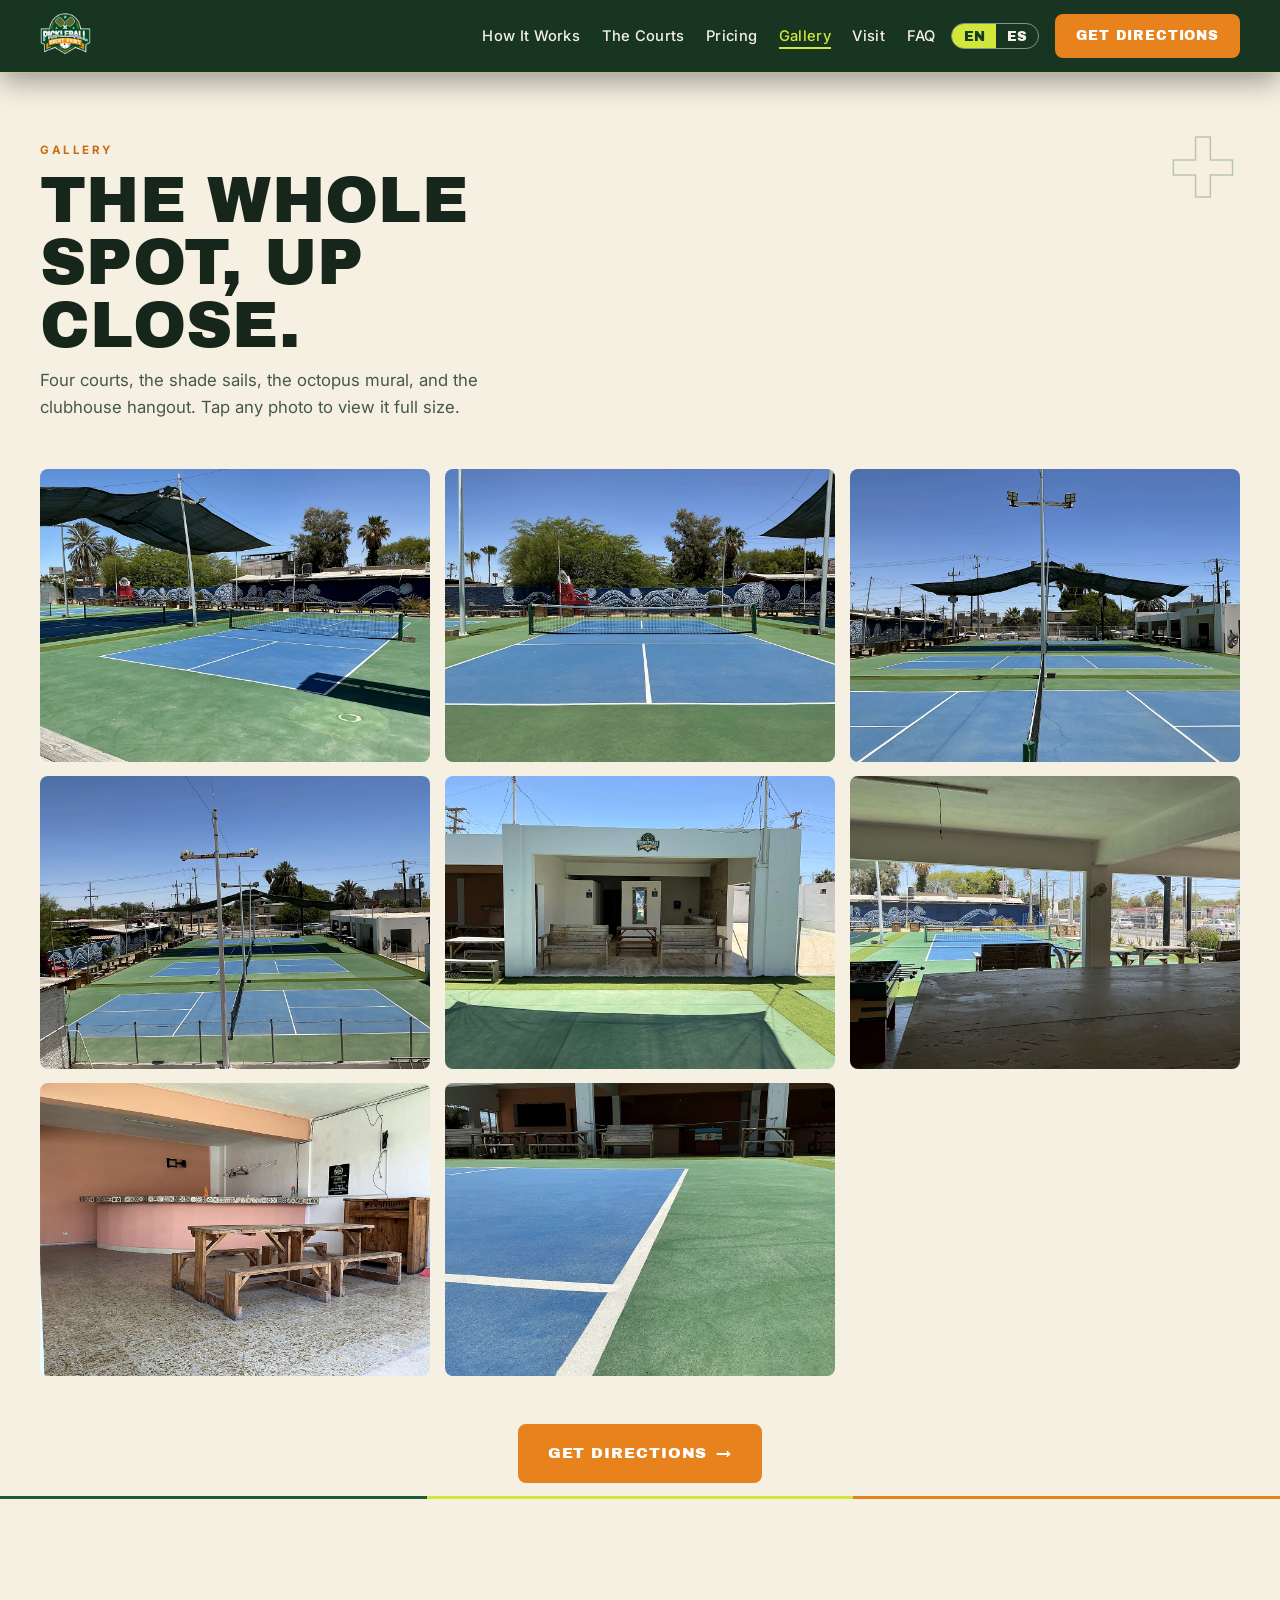
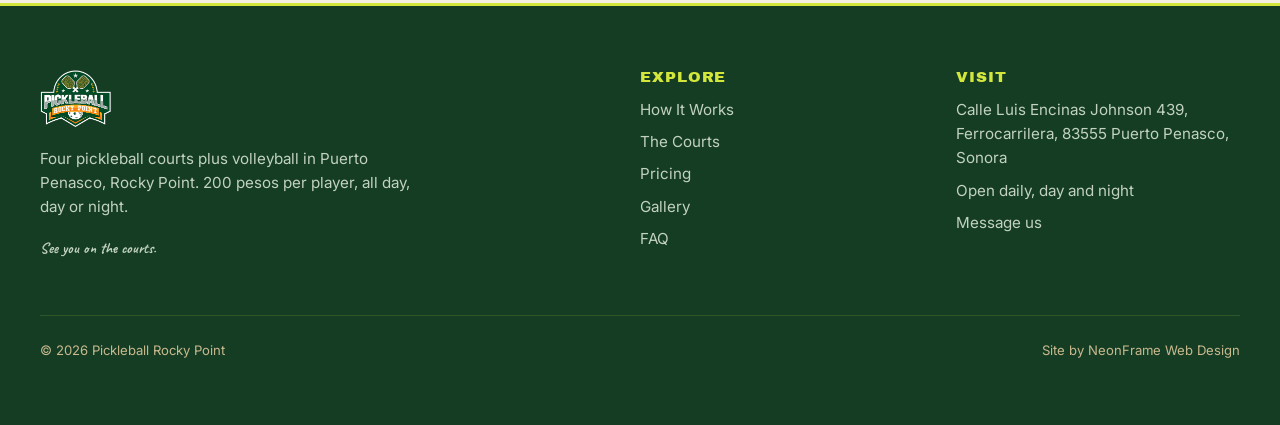
==== gallery.html @ 34faddd6 "Pickleball Rocky Point spec site (bilingual EN/ES, GitHub Pages) Single-page + gallery info site for" ====
<!DOCTYPE html>
<html lang="en">
<head>
<meta charset="UTF-8">
<meta name="viewport" content="width=device-width, initial-scale=1.0">
<meta name="theme-color" content="#1E5C34">

<title data-en="Gallery | Pickleball Rocky Point" data-es="Galería | Pickleball Rocky Point">Gallery | Pickleball Rocky Point</title>
<meta name="description" id="metaDescription" content="Photos of Pickleball Rocky Point in Puerto Penasco: four courts under the shade sails, the octopus mural, the clubhouse lounge, and the whole spot.">
<meta name="keywords" content="pickleball Rocky Point photos, pickleball courts Puerto Penasco, canchas de pickleball Puerto Penasco">
<meta name="robots" content="index, follow, max-image-preview:large, max-snippet:-1, max-video-preview:-1">
<meta name="author" content="Pickleball Rocky Point">
<meta name="geo.region" content="MX-SON">
<meta name="geo.placename" content="Puerto Penasco, Sonora">

<link rel="canonical" href="https://neonframewebdev.github.io/pickleball-rocky-point/gallery.html">
<link rel="alternate" hreflang="en" href="https://neonframewebdev.github.io/pickleball-rocky-point/gallery.html">
<link rel="alternate" hreflang="es" href="https://neonframewebdev.github.io/pickleball-rocky-point/gallery.html?lang=es">
<link rel="alternate" hreflang="x-default" href="https://neonframewebdev.github.io/pickleball-rocky-point/gallery.html">

<!-- Open Graph -->
<meta property="og:type" content="business.business">
<meta property="og:locale" content="en_US">
<meta property="og:locale:alternate" content="es_MX">
<meta property="og:title" content="Gallery | Pickleball Rocky Point">
<meta property="og:description" content="Four courts under the shade sails, the octopus mural, and the clubhouse. See the spot in Rocky Point.">
<meta property="og:image" content="https://neonframewebdev.github.io/pickleball-rocky-point/assets/og-image.jpg">
<meta property="og:image:alt" content="Pickleball Rocky Point courts under the shade sails, Puerto Penasco">
<meta property="og:image:width" content="1200">
<meta property="og:image:height" content="630">
<meta property="og:image:type" content="image/jpeg">
<meta property="og:url" content="https://neonframewebdev.github.io/pickleball-rocky-point/gallery.html">
<meta property="og:site_name" content="Pickleball Rocky Point">

<!-- Twitter -->
<meta name="twitter:card" content="summary_large_image">
<meta name="twitter:title" content="Gallery | Pickleball Rocky Point">
<meta name="twitter:description" content="Four courts under the shade sails, the octopus mural, and the clubhouse. See the spot in Rocky Point.">
<meta name="twitter:image" content="https://neonframewebdev.github.io/pickleball-rocky-point/assets/og-image.jpg">
<meta name="twitter:image:alt" content="Pickleball Rocky Point courts, Puerto Penasco Rocky Point">

<!-- Icons -->
<link rel="icon" href="favicon.svg" type="image/svg+xml">
<link rel="icon" href="favicon.ico" sizes="any">
<link rel="apple-touch-icon" href="apple-touch-icon.png">
<link rel="manifest" href="site.webmanifest">

<!-- Fonts -->
<link rel="preconnect" href="https://fonts.googleapis.com">
<link rel="preconnect" href="https://fonts.gstatic.com" crossorigin>
<link rel="preload" as="style" href="https://fonts.googleapis.com/css2?family=Archivo+Black&family=Caveat:wght@600;700&family=Inter:wght@400;500;600&display=swap">
<link rel="stylesheet" href="https://fonts.googleapis.com/css2?family=Archivo+Black&family=Caveat:wght@600;700&family=Inter:wght@400;500;600&display=swap" media="print" onload="this.media='all'">
<noscript><link rel="stylesheet" href="https://fonts.googleapis.com/css2?family=Archivo+Black&family=Caveat:wght@600;700&family=Inter:wght@400;500;600&display=swap"></noscript>

<link rel="stylesheet" href="css/style.css">

</head>
<body>

<a class="skip" href="#main" data-en="Skip to content" data-es="Saltar al contenido">Skip to content</a>

<!-- ===================== Loader ===================== -->
<div class="loader" id="loader" aria-hidden="true">
  <img class="loader__logo" src="assets/logo.webp" width="560" height="501" alt="">
  <hr class="court-line loader__stripe">
  <div class="loader__track"><div class="loader__bar"></div></div>
  <div class="loader__meta" data-en="Warming up" data-es="Calentando">Warming up</div>
</div>

<div class="progress-top" id="progressTop"></div>

<!-- ===================== Nav ===================== -->
<nav class="nav is-scrolled" id="nav" aria-label="Primary">
  <div class="wrap nav__inner">
    <a class="nav__brand" href="index.html" aria-label="Pickleball Rocky Point, home">
      <img class="nav__logo" src="assets/logo.webp" width="560" height="501" alt="Pickleball Rocky Point logo" fetchpriority="high">
    </a>
    <div class="nav__right">
      <ul class="nav__links">
        <li><a href="index.html#how" data-en="How It Works" data-es="Cómo Funciona">How It Works</a></li>
        <li><a href="index.html#courts" data-en="The Courts" data-es="Las Canchas">The Courts</a></li>
        <li><a href="index.html#pricing" data-en="Pricing" data-es="Precio">Pricing</a></li>
        <li><a href="gallery.html" class="is-active" aria-current="page" data-en="Gallery" data-es="Galería">Gallery</a></li>
        <li><a href="index.html#visit" data-en="Visit" data-es="Visítanos">Visit</a></li>
        <li><a href="index.html#faq" data-en="FAQ" data-es="Preguntas">FAQ</a></li>
      </ul>
      <div class="lang-toggle" role="group" aria-label="Language">
        <button type="button" data-lang="en" class="is-active" aria-pressed="true">EN</button>
        <button type="button" data-lang="es" aria-pressed="false">ES</button>
      </div>
      <a class="btn btn--orange nav__cta" href="index.html#visit" data-en="Get Directions" data-es="Cómo Llegar">Get Directions</a>
      <button class="nav__menu-btn" id="menuBtn" aria-label="Open menu" aria-expanded="false" aria-controls="menu">
        <span class="nav__menu-btn__bars" aria-hidden="true"><span></span><span></span></span>
        <span data-en="Menu" data-es="Menú">Menu</span>
      </button>
    </div>
  </div>
</nav>

<!-- Full-screen mobile menu -->
<aside class="menu" id="menu" aria-label="Site menu">
  <div class="menu__top">
    <div class="lang-toggle" role="group" aria-label="Language">
      <button type="button" data-lang="en" class="is-active" aria-pressed="true">EN</button>
      <button type="button" data-lang="es" aria-pressed="false">ES</button>
    </div>
    <button class="menu__close" id="menuClose" data-en="Close" data-es="Cerrar">Close</button>
  </div>
  <nav class="menu__links" aria-label="Mobile">
    <a href="index.html#how" data-en="How It Works" data-es="Cómo Funciona">How It Works</a>
    <a href="index.html#courts" data-en="The Courts" data-es="Las Canchas">The Courts</a>
    <a href="index.html#pricing" data-en="Pricing" data-es="Precio">Pricing</a>
    <a href="gallery.html" class="is-active" aria-current="page" data-en="Gallery" data-es="Galería">Gallery</a>
    <a href="index.html#visit" data-en="Visit" data-es="Visítanos">Visit</a>
    <a href="index.html#faq" data-en="FAQ" data-es="Preguntas">FAQ</a>
  </nav>
  <div class="menu__cta">
    <a class="btn btn--orange" href="index.html#visit" data-en="Get Directions" data-es="Cómo Llegar">Get Directions</a>
  </div>
</aside>

<main id="main">
<!-- ===================== Gallery ===================== -->
<section class="section section--bright section--page-top" id="gallery">
  <span class="section__num" aria-hidden="true">+</span>
  <div class="wrap">
    <div class="section__head rise">
      <span class="overline" data-en="Gallery" data-es="Galería">Gallery</span>
      <h2 data-en="The whole spot, up close." data-es="Todo el lugar, de cerca.">The whole spot, up close.</h2>
      <p class="section__intro" data-en="Four courts, the shade sails, the octopus mural, and the clubhouse hangout. Tap any photo to view it full size." data-es="Cuatro canchas, las sombras, el mural del pulpo y el club. Toca cualquier foto para verla en grande.">Four courts, the shade sails, the octopus mural, and the clubhouse hangout. Tap any photo to view it full size.</p>
    </div>

    <div class="gallery__grid" id="galleryGrid">
      <button class="gallery__item graded" type="button" data-full="assets/courts_sails.webp">
        <img src="assets/courts_sails.webp" width="1280" height="960" loading="lazy" decoding="async" alt="Two pickleball courts under the green shade sails with the octopus mural behind">
        <span class="cap hand" data-en="game on" data-es="a jugar">game on</span>
      </button>
      <button class="gallery__item graded" type="button" data-full="assets/court_mural.webp">
        <img src="assets/court_mural.webp" width="1280" height="960" loading="lazy" decoding="async" alt="A single pickleball court with the white octopus mural on the deep blue wall">
        <span class="cap hand" data-en="the octopus wall" data-es="la pared del pulpo">the octopus wall</span>
      </button>
      <button class="gallery__item graded" type="button" data-full="assets/courts_wide.webp">
        <img src="assets/courts_wide.webp" width="1280" height="960" loading="lazy" decoding="async" alt="Wide view across the pickleball courts with the net in the foreground and floodlights above">
        <span class="cap hand" data-en="kitchen line" data-es="línea de la cocina">kitchen line</span>
      </button>
      <button class="gallery__item graded" type="button" data-full="assets/the_spot.webp">
        <img src="assets/the_spot.webp" width="1280" height="960" loading="lazy" decoding="async" alt="Elevated wide view of the whole Pickleball Rocky Point facility with courts, shade, and palms">
        <span class="cap hand" data-en="the whole spot" data-es="todo el lugar">the whole spot</span>
      </button>
      <button class="gallery__item graded" type="button" data-full="assets/pavilion.webp">
        <img src="assets/pavilion.webp" width="1280" height="960" loading="lazy" decoding="async" alt="The covered pavilion with the Pickleball Rocky Point logo, benches, and picnic tables">
        <span class="cap hand" data-en="the clubhouse" data-es="el club">the clubhouse</span>
      </button>
      <button class="gallery__item graded" type="button" data-full="assets/lounge.webp">
        <img src="assets/lounge.webp" width="1280" height="960" loading="lazy" decoding="async" alt="The covered lounge with a foosball table looking out to the courts">
        <span class="cap hand" data-en="the hangout" data-es="el ambiente">the hangout</span>
      </button>
      <button class="gallery__item graded" type="button" data-full="assets/lounge_tile.webp">
        <img src="assets/lounge_tile.webp" width="1280" height="960" loading="lazy" decoding="async" alt="Indoor lounge with hand-painted Mexican talavera tile and picnic tables">
        <span class="cap hand" data-en="talavera shade" data-es="sombra de talavera">talavera shade</span>
      </button>
      <button class="gallery__item graded" type="button" data-full="assets/court_surface.webp">
        <img src="assets/court_surface.webp" width="1280" height="960" loading="lazy" decoding="async" alt="Close up of the blue acrylic court surface with crisp white lines and the green apron">
        <span class="cap hand" data-en="blue and white" data-es="azul y blanco">blue and white</span>
      </button>
    </div>

    <div class="section__cta">
      <a class="btn btn--orange" href="index.html#visit" data-en="Get Directions" data-es="Cómo Llegar">Get Directions <span class="btn__arrow" aria-hidden="true">&rarr;</span></a>
    </div>
  </div>
  <div class="divider" aria-hidden="true"><span class="court-line"></span></div>
</section>

</main>

<!-- ===================== Footer ===================== -->
<footer class="foot">
  <div class="wrap">
    <div class="foot__grid">
      <div class="foot__brand">
        <a href="index.html" aria-label="Pickleball Rocky Point, home"><img src="assets/logo.webp" width="560" height="501" loading="lazy" alt="Pickleball Rocky Point logo"></a>
        <p data-en="Four pickleball courts plus volleyball in Puerto Penasco, Rocky Point. 200 pesos per player, all day, day or night." data-es="Cuatro canchas de pickleball y voleibol en Puerto Peñasco, Rocky Point. 200 pesos por persona, todo el día, de día o de noche.">Four pickleball courts plus volleyball in Puerto Penasco, Rocky Point. 200 pesos per player, all day, day or night.</p>
        <p class="foot__signoff" data-en="See you on the courts." data-es="Nos vemos en las canchas.">See you on the courts.</p>
      </div>
      <div class="foot__col">
        <h4 data-en="Explore" data-es="Explora">Explore</h4>
        <ul>
          <li><a href="index.html#how" data-en="How It Works" data-es="Cómo Funciona">How It Works</a></li>
          <li><a href="index.html#courts" data-en="The Courts" data-es="Las Canchas">The Courts</a></li>
          <li><a href="index.html#pricing" data-en="Pricing" data-es="Precio">Pricing</a></li>
          <li><a href="gallery.html" aria-current="page" data-en="Gallery" data-es="Galería">Gallery</a></li>
          <li><a href="index.html#faq" data-en="FAQ" data-es="Preguntas">FAQ</a></li>
        </ul>
      </div>
      <div class="foot__col">
        <h4 data-en="Visit" data-es="Visítanos">Visit</h4>
        <ul>
          <li data-en="Calle Luis Encinas Johnson 439, Ferrocarrilera, 83555 Puerto Penasco, Sonora" data-es="Calle Luis Encinas Johnson 439, Ferrocarrilera, 83555 Puerto Peñasco, Sonora">Calle Luis Encinas Johnson 439, Ferrocarrilera, 83555 Puerto Penasco, Sonora</li>
          <li data-en="Open daily, day and night" data-es="Abierto diario, día y noche">Open daily, day and night</li>
          <li><a href="index.html#contact" data-en="Message us" data-es="Escríbenos">Message us</a></li>
        </ul>
      </div>
    </div>
    <div class="foot__bottom">
      <span>&copy; <span id="year">2026</span> Pickleball Rocky Point</span>
      <span><span data-en="Site by " data-es="Sitio por ">Site by </span><a href="https://neonframewebdesign.com" target="_blank" rel="noopener">NeonFrame Web Design</a></span>
    </div>
  </div>
</footer>

<!-- Mobile pinned action bar -->
<div class="mobile-bar" aria-label="Quick actions">
  <a class="btn btn--orange" href="index.html#visit" data-en="Get Directions" data-es="Cómo Llegar">Get Directions</a>
  <a class="icon-btn" href="index.html#contact" aria-label="Message us">
    <svg viewBox="0 0 24 24" fill="none" stroke="currentColor" stroke-width="2" stroke-linecap="round" stroke-linejoin="round"><path d="M21 15a2 2 0 01-2 2H7l-4 4V5a2 2 0 012-2h14a2 2 0 012 2z"/></svg>
  </a>
</div>

<!-- Lightbox -->
<div class="lightbox" id="lightbox" role="dialog" aria-modal="true" aria-label="Photo viewer">
  <button class="lightbox__close" id="lbClose" aria-label="Close">&times;</button>
  <button class="lightbox__btn lightbox__prev" id="lbPrev" aria-label="Previous photo">&#8249;</button>
  <img class="lightbox__img" id="lbImg" src="" alt="">
  <button class="lightbox__btn lightbox__next" id="lbNext" aria-label="Next photo">&#8250;</button>
  <span class="lightbox__count" id="lbCount"></span>
</div>

<!-- GSAP + ScrollTrigger (CDN, deferred) then the site module -->
<script src="https://cdnjs.cloudflare.com/ajax/libs/gsap/3.12.5/gsap.min.js" defer></script>
<script src="https://cdnjs.cloudflare.com/ajax/libs/gsap/3.12.5/ScrollTrigger.min.js" defer></script>
<script src="js/main.js" defer></script>
</body>
</html>
---- css/style.css ----
/* ==========================================================================
   Pickleball Rocky Point, Puerto Penasco / Rocky Point, Sonora MX
   Spec build by NeonFrame Web Design. "The Pop + The Hangout" concept.
   Palette pulled from the owner's crest logo (forest green / neon lime /
   sunset orange / cream). Bright, sunny, sporty. Archivo Black + Inter + Caveat.
   Mobile-first. Structure adapted from the La Palapa ATV build (proven loader,
   nav, reveal, marquee, lightbox, reduced-motion); re-themed bright and trimmed.
   ========================================================================== */

/* ---------- Tokens ---------- */
:root {
  /* brand palette (sampled from the logo crest) */
  --green:       #1E5C34;   /* crest green, brand primary + dark sections */
  --green-deep:  #143D24;   /* darker green, chrome + deep beats */
  --green-deeper:#0E2D19;   /* near-black green, scrims */
  --lime:        #D2E63C;   /* paddle/ball lime */
  --lime-pop:    #D7F23A;   /* vivid lime, "the Pop" glow accent */
  --lime-deep:   #B6CE1E;
  --orange:      #E8821C;   /* logo ribbon, the energetic CTA color */
  --orange-soft: #F2A04A;
  --orange-deep: #C76C10;   /* readable orange on cream */
  --court-blue:  #4F93C0;   /* the real court surface, supporting tint only */

  --cream:       #F6F0E2;   /* dominant bright background + text on green */
  --cream-2:     #EFE7D3;   /* panel tint */
  --cream-3:     #E7DCC4;
  --cream-dim:   #C2D2BE;   /* dim text on green */
  --panel-line:  #E2D6BD;
  --sand:        #C9B98E;   /* labels / overlines on dark */

  --ink:         #16261A;   /* body text, deep green-black on cream */
  --ink-soft:    #46584B;
  --ink-dim:     #6B7A6E;
  --white:       #FFFFFF;

  /* fonts */
  --font-display: 'Archivo Black', 'Arial Black', Impact, sans-serif;
  --font-hand:    'Caveat', 'Segoe Script', cursive;
  --font-body:    'Inter', system-ui, -apple-system, sans-serif;

  /* sizing */
  --gutter: clamp(1.15rem, 4vw, 2.5rem);
  --max-w: 1280px;
  --nav-h: 64px;

  /* motion */
  --ease-out: cubic-bezier(0.22, 1, 0.36, 1);
  --ease-in-out: cubic-bezier(0.65, 0, 0.35, 1);

  --radius: 8px;
  --shadow-card: 0 16px 44px rgba(20,61,36,0.16);
  --shadow-lime: 0 0 0 1px var(--lime), 0 12px 36px rgba(182,206,30,0.28);
  --shadow-green: 0 0 0 1px var(--green), 0 12px 36px rgba(30,92,52,0.22);
}

/* ---------- Reset ---------- */
*, *::before, *::after { box-sizing: border-box; margin: 0; padding: 0; }
html { -webkit-text-size-adjust: 100%; scroll-behavior: smooth; }
body {
  font-family: var(--font-body);
  font-weight: 400;
  font-size: 16px;
  line-height: 1.6;
  color: var(--ink);
  background: var(--cream);
  -webkit-font-smoothing: antialiased;
  -moz-osx-font-smoothing: grayscale;
  overflow-x: hidden;
  min-height: 100vh;
}
body.is-locked { overflow: hidden; }

img, picture, video { display: block; max-width: 100%; height: auto; }
svg { display: block; }

h1, h2, h3, h4 {
  font-family: var(--font-display);
  font-weight: 400;
  line-height: 0.98;
  letter-spacing: 0.005em;
  text-transform: uppercase;
}
h1 { font-size: clamp(2.5rem, 10vw, 6rem); }
h2 { font-size: clamp(1.9rem, 6vw, 4rem); }
h3 { font-size: clamp(1.3rem, 3.4vw, 2rem); }
h4 { font-size: clamp(1.05rem, 2vw, 1.3rem); }

p { margin: 0 0 1em; }
a { color: inherit; text-decoration: none; transition: color 0.18s ease; }
button { font-family: inherit; cursor: pointer; background: none; border: none; color: inherit; }
ul, ol { list-style: none; }
strong { font-weight: 600; }

:focus { outline: none; }
:focus-visible {
  outline: 3px solid var(--orange);
  outline-offset: 3px;
  border-radius: 3px;
}
::selection { background: var(--lime); color: var(--green-deep); }

/* ---------- Utility ---------- */
.wrap { max-width: var(--max-w); margin: 0 auto; padding: 0 var(--gutter); width: 100%; }
.sr-only {
  position: absolute; width: 1px; height: 1px; padding: 0; margin: -1px;
  overflow: hidden; clip: rect(0,0,0,0); white-space: nowrap; border: 0;
}
.hand { font-family: var(--font-hand); font-weight: 700; letter-spacing: 0.01em; }
.overline {
  display: inline-block;
  font-family: var(--font-body);
  font-size: 0.72rem; font-weight: 700;
  letter-spacing: 0.22em; text-transform: uppercase;
  color: var(--orange-deep);
}

/* skip link */
.skip {
  position: absolute; left: 8px; top: -60px; z-index: 2000;
  background: var(--orange); color: var(--white); padding: 0.6rem 1rem;
  border-radius: 4px; font-weight: 600; transition: top 0.2s ease;
}
.skip:focus { top: 8px; }

/* ---------- Court-line livery stripe (brand tricolor: green / lime / orange) ---------- */
.court-line {
  display: block; width: 100%; height: 3px; border: 0;
  background: linear-gradient(to right,
    var(--green) 0 33.333%,
    var(--lime) 33.333% 66.666%,
    var(--orange) 66.666% 100%);
}
.court-line--short { width: 64px; height: 4px; border-radius: 2px; }

/* ---------- Film grain / noise overlay ---------- */
.noise {
  position: absolute; inset: 0; pointer-events: none;
  opacity: 0.05; mix-blend-mode: overlay; z-index: 3;
  background-image: url("data:image/svg+xml,%3Csvg viewBox='0 0 256 256' xmlns='http://www.w3.org/2000/svg'%3E%3Cfilter id='n'%3E%3CfeTurbulence type='fractalNoise' baseFrequency='0.9' numOctaves='3' stitchTiles='stitch'/%3E%3C/filter%3E%3Crect width='100%25' height='100%25' filter='url(%23n)'/%3E%3C/svg%3E");
  background-size: 200px;
}

/* ---------- Warm photo grade (uniform look across gallery/courts) ---------- */
.graded { filter: saturate(1.06) contrast(1.04) brightness(1.0); }

/* ---------- Buttons ---------- */
.btn {
  position: relative;
  display: inline-flex; align-items: center; justify-content: center; gap: 0.6em;
  font-family: var(--font-display);
  font-size: 0.95rem; letter-spacing: 0.06em; text-transform: uppercase;
  padding: 0.95rem 1.7rem;
  border: 2px solid transparent; border-radius: var(--radius);
  transition: background 0.2s var(--ease-out), color 0.2s var(--ease-out),
              border-color 0.2s var(--ease-out), transform 0.2s var(--ease-out),
              box-shadow 0.2s var(--ease-out);
  white-space: nowrap; cursor: pointer;
}
.btn__arrow { transition: transform 0.2s var(--ease-out); }
.btn:hover .btn__arrow { transform: translateX(4px); }

/* primary action = sunset orange (pops on cream, on green, and on photos) */
.btn--orange { background: var(--orange); color: var(--white); border-color: var(--orange); }
.btn--orange:hover { background: var(--orange-deep); border-color: var(--orange-deep); transform: translateY(-2px); box-shadow: 0 10px 30px rgba(232,130,28,0.35); }

/* solid green alt (on cream sections) */
.btn--green { background: var(--green); color: var(--cream); border-color: var(--green); }
.btn--green:hover { background: var(--green-deep); border-color: var(--green-deep); transform: translateY(-2px); box-shadow: 0 10px 30px rgba(30,92,52,0.32); }

/* outline ghost: adapts to the section it sits in */
.btn--ghost {
  background: transparent; color: var(--green);
  border-color: var(--green);
  box-shadow: 0 0 0 1px rgba(30,92,52,0.08) inset;
}
.btn--ghost:hover { background: var(--green); color: var(--cream); transform: translateY(-2px); box-shadow: 0 10px 28px rgba(30,92,52,0.28); }
/* ghost on dark green sections / hero photo: cream outline */
.section--green .btn--ghost, .hero .btn--ghost { color: var(--cream); border-color: rgba(246,240,226,0.7); box-shadow: none; }
.section--green .btn--ghost:hover, .hero .btn--ghost:hover { background: var(--cream); color: var(--green-deep); border-color: var(--cream); }

/* ==========================================================================
   Loader
   ========================================================================== */
.loader {
  position: fixed; inset: 0; z-index: 1500;
  display: flex; flex-direction: column; align-items: center; justify-content: center;
  gap: 1.25rem; background: var(--green-deep);
  transition: opacity 0.6s ease, visibility 0.6s ease;
}
.loader.is-done { opacity: 0; visibility: hidden; pointer-events: none; }
.loader__logo { width: clamp(170px, 46vw, 260px); height: auto; opacity: 0; transform: scale(0.96); transition: opacity 0.5s ease, transform 0.6s var(--ease-out); }
.loader.is-ready .loader__logo { opacity: 1; transform: scale(1); }
.loader__stripe { width: clamp(170px, 46vw, 260px); }
.loader__track { width: clamp(170px, 46vw, 260px); height: 3px; background: rgba(215,242,58,0.18); border-radius: 2px; overflow: hidden; }
.loader__bar { height: 100%; width: 0%; background: var(--lime); border-radius: 2px; transition: width 0.12s linear; }
.loader__meta { font-family: var(--font-body); font-size: 0.72rem; font-weight: 600; letter-spacing: 0.22em; text-transform: uppercase; color: var(--lime); }

/* ==========================================================================
   Scroll progress
   ========================================================================== */
.progress-top {
  position: fixed; top: 0; left: 0; height: 3px; width: 0%;
  background: var(--orange); z-index: 1200;
}

/* ==========================================================================
   Nav
   ========================================================================== */
.nav {
  position: fixed; top: 0; left: 0; right: 0; z-index: 1000;
  background: linear-gradient(to bottom, rgba(14,45,25,0.82) 0%, rgba(14,45,25,0.5) 70%, rgba(14,45,25,0.0) 100%);
  transition: background 0.3s ease, box-shadow 0.3s ease, backdrop-filter 0.3s ease;
}
.nav.is-scrolled { background: rgba(14,45,25,0.96); box-shadow: 0 1px 0 rgba(215,242,58,0.22), 0 8px 30px rgba(0,0,0,0.4); backdrop-filter: blur(10px); -webkit-backdrop-filter: blur(10px); }
.nav__inner { display: flex; align-items: center; justify-content: space-between; gap: 1rem; height: var(--nav-h); }
.nav__brand { display: flex; align-items: center; }
.nav__logo { height: 46px; width: auto; }
.nav__right { display: flex; align-items: center; gap: 1rem; }
.nav__links { display: none; }

.lang-toggle {
  display: inline-flex; align-items: center; border: 1.5px solid rgba(246,240,226,0.5);
  border-radius: 999px; overflow: hidden; font-family: var(--font-display);
  font-size: 0.78rem; letter-spacing: 0.04em;
}
.lang-toggle button { padding: 0.3rem 0.7rem; color: var(--cream); transition: background 0.18s ease, color 0.18s ease; }
.lang-toggle button.is-active { background: var(--lime); color: var(--green-deep); }

.nav__cta { display: none; }

.nav__menu-btn {
  display: inline-flex; align-items: center; gap: 0.5rem;
  font-family: var(--font-display); font-size: 0.85rem; letter-spacing: 0.06em;
  color: var(--cream); text-transform: uppercase;
}
.nav__menu-btn__bars { display: inline-flex; flex-direction: column; gap: 4px; width: 22px; }
.nav__menu-btn__bars span { display: block; height: 2px; background: var(--cream); border-radius: 2px; }

/* full-screen mobile menu */
.menu {
  position: fixed; inset: 0; z-index: 1100; background: rgba(14,45,25,0.99);
  transform: translateY(-100%); transition: transform 0.4s var(--ease-out);
  display: flex; flex-direction: column; padding: var(--gutter);
}
.menu.is-open { transform: translateY(0); }
.menu__top { display: flex; align-items: center; justify-content: space-between; gap: 1rem; margin-bottom: 2rem; }
.menu__close { font-family: var(--font-display); font-size: 1rem; letter-spacing: 0.06em; color: var(--cream); text-transform: uppercase; }
.menu__links { display: flex; flex-direction: column; gap: 0.4rem; }
.menu__links a {
  font-family: var(--font-display); font-size: clamp(1.7rem, 7.5vw, 2.5rem);
  letter-spacing: 0.01em; text-transform: uppercase; color: var(--cream);
  padding: 0.3rem 0; transition: color 0.18s ease;
}
.menu__links a:hover, .menu__links a:focus-visible { color: var(--lime); }
.menu__cta { margin-top: auto; }
.menu__cta .btn { width: 100%; }

/* ==========================================================================
   Hero
   ========================================================================== */
.hero {
  position: relative; min-height: 100svh; display: flex; align-items: flex-end;
  overflow: hidden; background: var(--green-deep);
  padding-bottom: clamp(3.5rem, 9vh, 6rem);
}
/* HERO PHOTO SWAP POINT:
   Currently uses the real wide court shot under the shade sails with the octopus mural.
   When a golden-hour action shot arrives, swap the <picture> sources in index.html
   (and the preload in <head>) for the new file. Everything else stays. */
.hero__media { position: absolute; inset: 0; z-index: 0; }
.hero__media img {
  width: 100%; height: 100%; object-fit: cover; object-position: center 42%;
  transform: scale(1.04); transition: transform 7s ease-out;
  filter: saturate(1.1) contrast(1.05);
}
.hero.is-loaded .hero__media img { transform: scale(1); }
.hero__scrim {
  position: absolute; inset: 0; z-index: 1; pointer-events: none;
  background:
    linear-gradient(to top, rgba(14,45,25,0.92) 0%, rgba(14,45,25,0.5) 42%, rgba(14,45,25,0.2) 70%, rgba(14,45,25,0.4) 100%),
    linear-gradient(to right, rgba(14,45,25,0.74) 0%, rgba(14,45,25,0.4) 38%, rgba(14,45,25,0.08) 60%, rgba(14,45,25,0) 78%);
}
/* Desktop: dedicated dark "text panel" on the left so the copy has its own space and the
   court photo gets the right side cleanly. Below 900px the full-bleed photo + bottom scrim takes over. */
@media (min-width: 900px) {
  .hero__scrim {
    background:
      linear-gradient(to right,
        rgba(14,45,25,0.95) 0%,
        rgba(14,45,25,0.93) 30%,
        rgba(14,45,25,0.68) 42%,
        rgba(14,45,25,0.3) 53%,
        rgba(14,45,25,0.05) 63%,
        rgba(14,45,25,0) 72%),
      linear-gradient(to top, rgba(14,45,25,0.5) 0%, rgba(14,45,25,0.12) 35%, rgba(14,45,25,0) 60%);
  }
}
.hero__vignette {
  position: absolute; inset: 0; z-index: 2; pointer-events: none;
  background: radial-gradient(120% 90% at 78% 28%, rgba(215,242,58,0.18), rgba(215,242,58,0) 55%);
  mix-blend-mode: screen;
}
.hero .wrap { position: relative; z-index: 4; }
@media (min-width: 900px) {
  .hero { align-items: center; padding-bottom: 0; }
  .hero .wrap { max-width: clamp(460px, 44vw, 600px); margin-left: var(--gutter); margin-right: auto; padding-left: 0; }
  .hero__title { line-height: 1.0; }
}
.hero__kicker { font-size: clamp(1.4rem, 6vw, 2.2rem); color: var(--lime); margin-bottom: 0.4rem; text-shadow: 0 2px 16px rgba(0,0,0,0.55); }
.hero__title { color: var(--cream); margin-bottom: 1rem; text-shadow: 0 4px 28px rgba(0,0,0,0.5); }
.hero__title .accent { color: var(--lime); text-shadow: 0 0 18px rgba(215,242,58,0.45); }
.hero__sub { font-size: clamp(1rem, 2.4vw, 1.2rem); max-width: 42ch; color: var(--cream); margin-bottom: 1.5rem; }
.hero__ctas { display: flex; flex-wrap: wrap; gap: 0.75rem; margin-bottom: 1.5rem; }
.hero__meta {
  display: flex; flex-wrap: wrap; gap: 0.4rem 1rem; align-items: center;
  font-size: 0.72rem; font-weight: 700; letter-spacing: 0.14em; text-transform: uppercase;
  color: var(--lime);
}
.hero__meta .dot { width: 4px; height: 4px; border-radius: 50%; background: var(--orange); }
.hero__scrollcue {
  position: absolute; left: 50%; bottom: 1.1rem; transform: translateX(-50%); z-index: 4;
  font-size: 0.62rem; font-weight: 600; letter-spacing: 0.24em; text-transform: uppercase; color: var(--cream);
  display: flex; flex-direction: column; align-items: center; gap: 0.5rem;
}
/* bouncing lime pickleball scroll cue */
.hero__scrollcue .ball {
  width: 16px; height: 16px; border-radius: 50%; background: var(--lime);
  box-shadow: 0 0 12px rgba(215,242,58,0.6);
  position: relative; animation: bounce 1.6s var(--ease-in-out) infinite;
  background-image:
    radial-gradient(1.5px 1.5px at 5px 5px, rgba(20,61,36,0.5) 50%, transparent 52%),
    radial-gradient(1.5px 1.5px at 11px 6px, rgba(20,61,36,0.5) 50%, transparent 52%),
    radial-gradient(1.5px 1.5px at 8px 11px, rgba(20,61,36,0.5) 50%, transparent 52%);
}
@keyframes bounce { 0%,100% { transform: translateY(0); } 50% { transform: translateY(7px); } }

/* hero text rise-in (JS toggles .is-loaded on hero) */
.hero__rise { opacity: 0; transform: translateY(26px); transition: opacity 0.7s var(--ease-out), transform 0.7s var(--ease-out); }
.hero.is-loaded .hero__rise { opacity: 1; transform: translateY(0); }
.hero.is-loaded .hero__rise:nth-child(2) { transition-delay: 0.08s; }
.hero.is-loaded .hero__rise:nth-child(3) { transition-delay: 0.16s; }
.hero.is-loaded .hero__rise:nth-child(4) { transition-delay: 0.24s; }
.hero.is-loaded .hero__rise:nth-child(5) { transition-delay: 0.32s; }

/* "The Pop": hero mark pops in with a scale overshoot on load */
.pop { opacity: 0; transform: scale(0.6); }
.hero.is-loaded .pop { animation: pop 0.5s var(--ease-out) 0.1s forwards; }
@keyframes pop { 0% { opacity: 0; transform: scale(0.6); } 70% { opacity: 1; transform: scale(1.06); } 100% { opacity: 1; transform: scale(1); } }

/* ==========================================================================
   Marquee
   ========================================================================== */
.marquee {
  background: var(--green-deep); border-top: 1px solid rgba(215,242,58,0.18);
  border-bottom: 1px solid rgba(215,242,58,0.18);
  overflow: hidden; white-space: nowrap; padding: 0.7rem 0;
}
.marquee__track { display: inline-flex; align-items: center; will-change: transform; animation: marquee 26s linear infinite; }
.marquee__item {
  font-family: var(--font-display); font-size: clamp(1.05rem, 3vw, 1.5rem);
  letter-spacing: 0.04em; text-transform: uppercase; color: var(--cream); padding: 0 1.4rem;
}
.marquee__sep { color: var(--lime); font-size: 1rem; padding: 0 0.2rem; }
@keyframes marquee { from { transform: translateX(0); } to { transform: translateX(-50%); } }

/* ==========================================================================
   Section scaffolding
   ========================================================================== */
.section { position: relative; padding: clamp(3.5rem, 9vw, 6.5rem) 0; }
.section--bright { background: var(--cream); color: var(--ink); }
.section--cream2 { background: var(--cream-2); color: var(--ink); }
.section--green { background: var(--green-deep); color: var(--cream); }
.section--green-grad { background: linear-gradient(180deg, var(--green) 0%, var(--green-deep) 100%); color: var(--cream); }
.section__num {
  font-family: var(--font-display); font-size: clamp(3rem, 12vw, 7rem);
  line-height: 1; color: transparent; -webkit-text-stroke: 1.5px rgba(30,92,52,0.28);
  position: absolute; top: clamp(1rem, 3vw, 2rem); right: var(--gutter); z-index: 0; pointer-events: none;
}
.section--green .section__num, .section--green-grad .section__num { -webkit-text-stroke: 1.5px rgba(215,242,58,0.32); }
.section__head { position: relative; z-index: 1; margin-bottom: clamp(2rem, 5vw, 3rem); max-width: 46ch; }
.section__head h2 { margin: 0.5rem 0 0.6rem; }
.section--green .section__head h2, .section--green-grad .section__head h2 { color: var(--cream); }
.section__intro { color: var(--ink-soft); font-size: 1.05rem; }
.section--green .section__intro, .section--green-grad .section__intro { color: var(--cream-dim); }
.section--green .overline, .section--green-grad .overline { color: var(--lime); }

/* divider */
.divider { position: relative; height: 0; }
.divider .court-line { position: absolute; left: 0; right: 0; bottom: 0; }

/* reveal animation */
.rise { opacity: 0; transform: translateY(28px); transition: opacity 0.7s var(--ease-out), transform 0.7s var(--ease-out); }
.rise.is-in { opacity: 1; transform: translateY(0); }

/* Subpages (gallery) have no tall hero, so the first section clears the fixed nav. */
.section--page-top { padding-top: calc(var(--nav-h) + clamp(2.25rem, 6vw, 4rem)); }
.section--page-top .section__num { top: calc(var(--nav-h) + clamp(1rem, 3vw, 2rem)); }

/* centered section CTA */
.section__cta { position: relative; z-index: 1; margin-top: clamp(2rem, 5vw, 3rem); margin-bottom: clamp(0.5rem, 2vw, 1rem); text-align: center; }
.section__cta .btn { min-width: 220px; }

/* ==========================================================================
   Pricing money beat ("$200 / per player / all day")
   ========================================================================== */
.price-beat { position: relative; z-index: 1; text-align: center; }
.price-beat__amount {
  font-family: var(--font-display); line-height: 0.88; color: var(--lime);
  font-size: clamp(4.5rem, 19vw, 11rem); letter-spacing: 0.005em;
  text-shadow: 0 0 18px rgba(215,242,58,0.4);
  display: inline-flex; align-items: flex-start; gap: 0.1em;
}
.price-beat__amount .cur { font-size: 0.32em; margin-top: 0.45em; color: var(--lime); letter-spacing: 0.04em; }
.price-beat__tag { font-family: var(--font-hand); font-weight: 700; font-size: clamp(1.4rem, 5vw, 2.1rem); color: var(--orange-soft); margin-top: 0.2rem; }
.price-beat__sub { color: var(--cream-dim); max-width: 40ch; margin: 0.9rem auto 0; }

/* stat tiles (pricing + amenities counts) */
.stat-grid { display: grid; grid-template-columns: 1fr; gap: 1.25rem 1.5rem; position: relative; z-index: 1; margin-top: clamp(2rem, 5vw, 3rem); }
.stat { border-left: 3px solid var(--lime); padding-left: 0.9rem; text-align: left; }
.stat__num { font-family: var(--font-display); font-size: clamp(1.8rem, 5vw, 2.6rem); line-height: 1; color: var(--cream); }
.stat__num .o { color: var(--orange-soft); }
.stat__label { display: block; margin-top: 0.35rem; font-size: 0.95rem; color: var(--cream-dim); }
.section--bright .stat__num { color: var(--ink); }
.section--bright .stat__label { color: var(--ink-soft); }
.section--bright .stat { border-left-color: var(--orange); }

/* ==========================================================================
   How It Works (steps)
   ========================================================================== */
.steps { display: grid; grid-template-columns: 1fr; gap: 1.5rem; position: relative; z-index: 1; }
.step { display: flex; gap: 1rem; align-items: flex-start; }
.step__icon {
  flex: none; width: 54px; height: 54px; border-radius: 50%;
  border: 2px solid var(--green); display: flex; align-items: center; justify-content: center;
  background: var(--white);
}
.step__icon svg { width: 26px; height: 26px; stroke: var(--green); fill: none; stroke-width: 2; }
.step__num { font-family: var(--font-display); font-size: 0.78rem; letter-spacing: 0.14em; color: var(--orange-deep); }
.step h3 { margin: 0.2rem 0 0.3rem; color: var(--ink); }
.step p { color: var(--ink-soft); margin: 0; }
.steps__note { margin-top: clamp(1.5rem, 4vw, 2rem); text-align: center; font-family: var(--font-hand); font-weight: 700; font-size: 1.4rem; color: var(--orange-deep); position: relative; z-index: 1; }

/* ==========================================================================
   The Courts (alternating photo/copy rows)
   ========================================================================== */
.why__layout { display: grid; grid-template-columns: 1fr; gap: 2rem; position: relative; z-index: 1; align-items: center; }
.why__layout + .why__layout { margin-top: clamp(2.5rem, 6vw, 4rem); }
.why__photo { position: relative; border-radius: 10px; overflow: hidden; box-shadow: var(--shadow-card); }
.why__photo img { width: 100%; height: 100%; object-fit: cover; aspect-ratio: 4 / 3; }
.why__photo .cap {
  position: absolute; left: 1rem; bottom: 0.8rem; font-family: var(--font-hand);
  font-weight: 700; font-size: 1.5rem; color: var(--cream); text-shadow: 0 2px 12px rgba(0,0,0,0.7);
}
.why__copy h3 { color: var(--ink); margin-bottom: 0.6rem; }
.section--green .why__copy h3 { color: var(--cream); }
.why__copy p { color: var(--ink-soft); }
.section--green .why__copy p { color: var(--cream-dim); }
.why__list { margin-top: 1rem; display: flex; flex-direction: column; gap: 0.55rem; }
.why__list li { position: relative; padding-left: 1.6rem; color: var(--ink-soft); }
.section--green .why__list li { color: var(--cream-dim); }
.why__list li::before { content: ""; position: absolute; left: 0; top: 0.45em; width: 11px; height: 11px; border-radius: 50%; background: var(--lime); box-shadow: 0 0 0 3px rgba(215,242,58,0.18); }

/* ==========================================================================
   The Hangout (amenities grid)
   ========================================================================== */
.amenities { display: grid; grid-template-columns: 1fr 1fr; gap: 1rem; position: relative; z-index: 1; }
.amenity {
  background: var(--white); border: 1.5px solid var(--panel-line); border-radius: var(--radius);
  padding: 1.1rem 1rem; display: flex; flex-direction: column; gap: 0.5rem;
  transition: transform 0.22s var(--ease-out), box-shadow 0.22s var(--ease-out), border-color 0.22s var(--ease-out);
}
.amenity:hover { transform: translateY(-3px); border-color: var(--lime); box-shadow: var(--shadow-card); }
.amenity__icon { width: 44px; height: 44px; border-radius: 12px; background: var(--green); display: flex; align-items: center; justify-content: center; }
.amenity__icon svg { width: 24px; height: 24px; stroke: var(--lime); fill: none; stroke-width: 2; }
.amenity__name { font-family: var(--font-display); font-size: 1.02rem; letter-spacing: 0.01em; text-transform: uppercase; color: var(--ink); }
.amenity__desc { font-size: 0.9rem; color: var(--ink-soft); }

/* ==========================================================================
   Gallery: uniform 4:3 grid + lightbox
   ========================================================================== */
.gallery__grid { display: grid; grid-template-columns: 1fr; gap: 0.9rem; position: relative; z-index: 1; }
.gallery__item {
  position: relative; border-radius: 8px; overflow: hidden; cursor: pointer;
  background: var(--cream-3); display: block; width: 100%; aspect-ratio: 4 / 3; padding: 0; border: 0;
}
.gallery__item img { width: 100%; height: 100%; object-fit: cover; transition: transform 0.5s var(--ease-out); }
.gallery__item:hover img { transform: scale(1.05); }
.gallery__item .cap {
  position: absolute; left: 0.8rem; bottom: 0.6rem; font-family: var(--font-hand);
  font-weight: 700; font-size: 1.35rem; color: var(--cream); text-shadow: 0 2px 10px rgba(0,0,0,0.8);
  opacity: 0; transform: translateY(8px); transition: opacity 0.25s ease, transform 0.25s ease;
}
.gallery__item::after { content: ""; position: absolute; inset: 0; background: linear-gradient(to top, rgba(14,45,25,0.55), transparent 45%); opacity: 0; transition: opacity 0.25s ease; }
.gallery__item:hover .cap, .gallery__item:focus-visible .cap { opacity: 1; transform: translateY(0); }
.gallery__item:hover::after, .gallery__item:focus-visible::after { opacity: 1; }

/* teaser strip (home) */
.gallery-teaser { display: grid; grid-template-columns: 1fr 1fr; gap: 0.6rem; position: relative; z-index: 1; }
.gallery-teaser .gallery__item { aspect-ratio: 1 / 1; }

/* lightbox */
.lightbox {
  position: fixed; inset: 0; z-index: 1400; background: rgba(8,20,12,0.96);
  display: none; align-items: center; justify-content: center; padding: clamp(1rem, 4vw, 3rem);
}
.lightbox.is-open { display: flex; }
.lightbox__img { max-width: 92vw; max-height: 86vh; border-radius: 6px; box-shadow: 0 30px 80px rgba(0,0,0,0.6); }
.lightbox__btn {
  position: absolute; top: 50%; transform: translateY(-50%); width: 52px; height: 52px;
  border-radius: 50%; background: rgba(246,240,226,0.1); color: var(--cream); font-size: 1.6rem;
  display: flex; align-items: center; justify-content: center; transition: background 0.18s ease;
}
.lightbox__btn:hover { background: var(--orange); }
.lightbox__prev { left: clamp(0.6rem, 3vw, 2rem); }
.lightbox__next { right: clamp(0.6rem, 3vw, 2rem); }
.lightbox__close { position: absolute; top: clamp(0.8rem, 3vw, 1.6rem); right: clamp(0.8rem, 3vw, 1.6rem); width: 46px; height: 46px; border-radius: 50%; background: rgba(246,240,226,0.1); color: var(--cream); font-size: 1.4rem; display: flex; align-items: center; justify-content: center; }
.lightbox__close:hover { background: var(--orange); }
.lightbox__count { position: absolute; bottom: clamp(0.8rem, 3vw, 1.6rem); left: 50%; transform: translateX(-50%); font-family: var(--font-display); letter-spacing: 0.1em; color: var(--lime); }

/* ==========================================================================
   FAQ (native <details> accordion)
   ========================================================================== */
.faq { max-width: 760px; margin: 0 auto; display: flex; flex-direction: column; gap: 0.75rem; position: relative; z-index: 1; }
.faq__item { background: var(--white); border: 1.5px solid var(--panel-line); border-radius: var(--radius); overflow: hidden; }
.faq__item[open] { border-color: var(--lime); box-shadow: var(--shadow-card); }
.faq__q {
  display: flex; align-items: center; justify-content: space-between; gap: 1rem;
  padding: 1rem 1.15rem; cursor: pointer; list-style: none;
  font-family: var(--font-display); font-size: 1rem; letter-spacing: 0.01em; text-transform: uppercase; color: var(--ink);
}
.faq__q::-webkit-details-marker { display: none; }
.faq__q::after {
  content: "+"; flex: none; font-family: var(--font-display); font-size: 1.5rem; line-height: 1;
  color: var(--orange); transition: transform 0.2s var(--ease-out);
}
.faq__item[open] .faq__q::after { content: "\2212"; }
.faq__q:hover { color: var(--green); }
.faq__a { padding: 0 1.15rem 1.15rem; color: var(--ink-soft); }
.faq__a p { margin: 0; }

/* ==========================================================================
   Visit / Contact
   ========================================================================== */
.visit__layout { display: grid; grid-template-columns: 1fr; gap: 2rem; position: relative; z-index: 1; }
.visit__info { display: flex; flex-direction: column; gap: 1.3rem; }
.visit-block h3 { color: var(--cream); font-size: 1.2rem; margin-bottom: 0.4rem; }
.visit-block p, .visit-block a { color: var(--cream-dim); font-size: 1rem; }
.visit-block a:hover { color: var(--lime); }
.visit__address { line-height: 1.5; }
.badge-open {
  display: inline-flex; align-items: center; gap: 0.5rem; align-self: flex-start;
  background: var(--lime); color: var(--green-deep); font-family: var(--font-display);
  font-size: 0.82rem; letter-spacing: 0.05em; text-transform: uppercase;
  padding: 0.45rem 0.85rem; border-radius: 999px;
}
.badge-open .pulse { width: 8px; height: 8px; border-radius: 50%; background: var(--green-deep); }
.visit__phones a { display: block; font-family: var(--font-display); font-size: 1.3rem; letter-spacing: 0.02em; color: var(--cream); }
.visit__phones a:hover { color: var(--lime); }
.map-link {
  display: inline-flex; align-items: center; gap: 0.5rem; margin-top: 0.5rem;
  font-family: var(--font-display); letter-spacing: 0.04em; text-transform: uppercase;
  color: var(--orange-soft); font-size: 0.92rem;
}
.map-link:hover { color: var(--lime); }
.visit__map {
  border-radius: 10px; overflow: hidden; border: 1px solid rgba(215,242,58,0.25);
  background: var(--green); position: relative;
  min-height: 340px; display: flex; flex-direction: column;
}
.visit__map-frame { display: block; width: 100%; flex: 1 1 auto; min-height: 320px; border: 0; filter: saturate(0.95); }
.visit__map-directions {
  display: inline-flex; align-items: center; justify-content: center; gap: 0.5rem;
  padding: 0.7rem 1rem; background: var(--green-deep); color: var(--lime);
  font-family: var(--font-display); letter-spacing: 0.06em; text-transform: uppercase;
  font-size: 0.85rem; border-top: 1px solid rgba(215,242,58,0.25);
  transition: background 0.18s ease, color 0.18s ease;
}
.visit__map-directions:hover { background: var(--orange); color: var(--white); }

/* ==========================================================================
   Contact form (light inquiry form, AJAX FormSubmit)
   ========================================================================== */
.contact__card {
  position: relative; z-index: 1; max-width: 680px; margin: 0 auto;
  background: var(--white); color: var(--ink);
  border-radius: 12px; overflow: hidden; box-shadow: var(--shadow-card);
  border: 1.5px solid var(--panel-line);
}
.contact__head { background: var(--green); color: var(--cream); padding: 1.3rem var(--gutter); }
.contact__head h2 { color: var(--cream); }
.contact__head .sub { font-size: 0.96rem; margin: 0.4rem 0 0; color: rgba(246,240,226,0.92); }
.contact__body { padding: clamp(1.25rem, 4vw, 2rem); }
.form-grid { display: grid; grid-template-columns: 1fr; gap: 1.05rem; }
.field { display: flex; flex-direction: column; gap: 0.4rem; }
.field--full { grid-column: 1 / -1; }
.field label { font-size: 0.82rem; font-weight: 600; letter-spacing: 0.03em; color: #2f3a31; }
.field .opt { color: var(--ink-dim); font-weight: 400; }
.field .req { color: var(--orange-deep); }
.field input, .field select, .field textarea {
  font-family: var(--font-body); font-size: 16px; /* prevents iOS zoom */
  color: var(--ink); background: #fff;
  border: 1.5px solid var(--panel-line); border-radius: var(--radius);
  padding: 0.8rem 0.85rem; transition: border-color 0.18s ease, box-shadow 0.18s ease; width: 100%;
}
.field textarea { min-height: 110px; resize: vertical; }
.field input:focus, .field select:focus, .field textarea:focus { border-color: var(--green); box-shadow: 0 0 0 3px rgba(30,92,52,0.18); }
.field__error { font-size: 0.8rem; color: var(--orange-deep); display: none; }
.field.has-error input, .field.has-error select, .field.has-error textarea { border-color: #c0392b; }
.field.has-error .field__error { display: block; }

.form-submit { margin-top: 1.4rem; }
.form-submit .btn { width: 100%; }
.form-submit .btn[disabled] { opacity: 0.85; cursor: progress; }
.spinner { width: 18px; height: 18px; border: 2px solid rgba(255,255,255,0.45); border-top-color: var(--lime); border-radius: 50%; display: inline-block; animation: spin 0.7s linear infinite; }
@keyframes spin { to { transform: rotate(360deg); } }
.form-reassure { margin-top: 0.85rem; text-align: center; font-size: 0.85rem; color: var(--ink-dim); }
.hp-field { position: absolute !important; left: -10000px !important; top: auto !important; width: 1px !important; height: 1px !important; overflow: hidden !important; }

.form-error-notice { display: none; margin-top: 1rem; padding: 1rem 1.1rem; border-radius: var(--radius); background: #fdecea; border: 1px solid #f3b9b3; color: #8a1c14; font-size: 0.92rem; }
.form-error-notice.is-shown { display: block; }
.form-error__msg { margin: 0 0 0.75rem; font-weight: 500; line-height: 1.5; }
.form-error__buttons { display: flex; flex-wrap: wrap; gap: 0.6rem; }
.form-error__btn { flex: 1 1 140px; font-size: 0.82rem; padding: 0.7rem 1rem; }
.form-error__btn.wa { background: #25D366; border-color: #25D366; color: #fff; }
.form-error__btn.wa:hover { background: #1ebe5b; border-color: #1ebe5b; }
.form-error__btn.ml { background: transparent; color: #8a1c14; border-color: #8a1c14; }
.form-error__btn.ml:hover { background: #8a1c14; color: #fff; }
.form-error__btn.retry { background: var(--green); border-color: var(--green); color: var(--cream); }

/* success state */
.contact__success { display: none; padding: clamp(1.5rem, 5vw, 2.5rem); text-align: center; }
.contact__card.is-sent .contact__body { display: none; }
.contact__card.is-sent .contact__success { display: block; }
.success-check { width: 64px; height: 64px; margin: 0 auto 1rem; border-radius: 50%; background: var(--green); display: flex; align-items: center; justify-content: center; }
.success-check svg { width: 32px; height: 32px; stroke: var(--lime); }
.contact__success .sx-title { font-family: var(--font-hand); font-weight: 700; font-size: 2.2rem; color: var(--green); margin-bottom: 0.4rem; }
.contact__success .sx-body { color: var(--ink-soft); max-width: 44ch; margin: 0 auto 1rem; }

/* ==========================================================================
   Footer
   ========================================================================== */
.foot { background: var(--green-deep); color: var(--cream); border-top: 3px solid var(--lime); padding: clamp(2.5rem, 6vw, 4rem) 0 6.5rem; }
.foot__grid { display: grid; grid-template-columns: 1fr; gap: 2rem; }
.foot__brand img { display: block; height: 64px; width: auto; margin-bottom: 0.8rem; }
.foot__brand p { color: var(--cream-dim); font-size: 0.95rem; max-width: 38ch; }
.foot__signoff { font-family: var(--font-hand); font-weight: 700; font-size: 1.6rem; color: var(--lime); margin-top: 1rem; }
.foot__col h4 { color: var(--lime); font-size: 0.95rem; letter-spacing: 0.06em; margin-bottom: 0.8rem; }
.foot__col ul { display: flex; flex-direction: column; gap: 0.5rem; }
.foot__col a, .foot__col li { color: var(--cream-dim); font-size: 0.95rem; }
.foot__col a:hover { color: var(--lime); }
.foot__ig { display: inline-flex; align-items: center; gap: 0.45rem; }
.foot__ig .ig-icon { flex: none; width: 20px; height: 20px; }
.foot__ig:hover { color: var(--lime); }
.foot__bottom {
  margin-top: 2.5rem; padding-top: 1.5rem; border-top: 1px solid rgba(215,242,58,0.14);
  display: flex; flex-wrap: wrap; gap: 0.5rem 1.5rem; justify-content: space-between;
  font-size: 0.82rem; color: var(--sand);
}
.foot__bottom a:hover { color: var(--lime); }

/* ==========================================================================
   Mobile pinned action bar
   ========================================================================== */
.mobile-bar {
  position: fixed; left: 0; right: 0; bottom: 0; z-index: 950;
  display: flex; gap: 0.5rem; padding: 0.6rem var(--gutter) calc(0.6rem + env(safe-area-inset-bottom, 0));
  background: rgba(14,45,25,0.97); border-top: 1px solid rgba(215,242,58,0.22);
  backdrop-filter: blur(8px);
}
.mobile-bar .btn--orange { flex: 1; }
.mobile-bar .icon-btn {
  flex: none; width: 52px; border: 2px solid var(--lime); border-radius: var(--radius);
  display: flex; align-items: center; justify-content: center; color: var(--lime);
  transition: background 0.18s ease, color 0.18s ease;
}
.mobile-bar .icon-btn:hover { background: var(--lime); color: var(--green-deep); }
.mobile-bar .icon-btn svg { width: 22px; height: 22px; }

/* ==========================================================================
   Responsive
   ========================================================================== */
@media (min-width: 600px) {
  .form-grid { grid-template-columns: 1fr 1fr; }
  .field--full { grid-column: 1 / -1; }
  .gallery__grid { grid-template-columns: 1fr 1fr; }
  .stat-grid { grid-template-columns: repeat(3, 1fr); }
  .foot__grid { grid-template-columns: 2fr 1fr 1fr; }
  .gallery-teaser { grid-template-columns: repeat(4, 1fr); }
}

@media (min-width: 900px) {
  :root { --nav-h: 72px; }
  .nav__links { display: flex; align-items: center; gap: 1.35rem; flex-wrap: nowrap; white-space: nowrap; }
  .nav__links a { font-family: var(--font-body); font-size: 0.92rem; font-weight: 500; letter-spacing: 0.02em; color: var(--cream); position: relative; }
  .nav__links a::after { content: ""; position: absolute; left: 0; bottom: -4px; width: 0; height: 2px; background: var(--lime); transition: width 0.22s var(--ease-out); }
  .nav__links a:hover::after { width: 100%; }
  .nav__cta { display: inline-flex; }
  .nav__cta.btn { padding: 0.6rem 1.2rem; font-size: 0.85rem; }
  .nav__menu-btn { display: none; }
  .gallery__grid { grid-template-columns: repeat(3, 1fr); }
  .amenities { grid-template-columns: repeat(3, 1fr); }
  .why__layout { grid-template-columns: 1.05fr 1fr; gap: 3rem; }
  .why__layout--reverse .why__photo { order: 2; }
  .steps { grid-template-columns: repeat(3, 1fr); gap: 2rem; }
  .visit__layout { grid-template-columns: 1fr 1fr; gap: 3rem; }
  .mobile-bar { display: none; }
  .foot { padding-bottom: clamp(2.5rem, 6vw, 4rem); }
}

/* full desktop nav (6 links + lang + CTA) needs ~1040px; between 900-1039 fall back to
   hamburger + bottom bar so the row never wraps awkwardly. */
@media (min-width: 900px) and (max-width: 1039px) {
  .nav__links { display: none; }
  .nav__cta { display: none; }
  .nav__menu-btn { display: inline-flex; }
  .mobile-bar { display: flex; }
}

/* active nav state */
.nav__links a.is-active { color: var(--lime); }
.nav__links a.is-active::after { width: 100%; }
.menu__links a.is-active { color: var(--lime); }

/* ==========================================================================
   Reduced motion (honored everywhere, non-negotiable)
   ========================================================================== */
@media (prefers-reduced-motion: reduce) {
  html { scroll-behavior: auto; }
  *, *::before, *::after {
    animation-duration: 0.001ms !important;
    animation-iteration-count: 1 !important;
    transition-duration: 0.001ms !important;
    scroll-behavior: auto !important;
  }
  .hero__media img { transform: none !important; }
  .marquee__track { animation: none !important; }
  .hero__scrollcue .ball { animation: none !important; }
  .rise { opacity: 1 !important; transform: none !important; }
  .hero__rise { opacity: 1 !important; transform: none !important; }
  .pop { opacity: 1 !important; transform: none !important; animation: none !important; }
  .spinner { animation: spin 0.7s linear infinite; } /* keep tiny submit spinner */
}
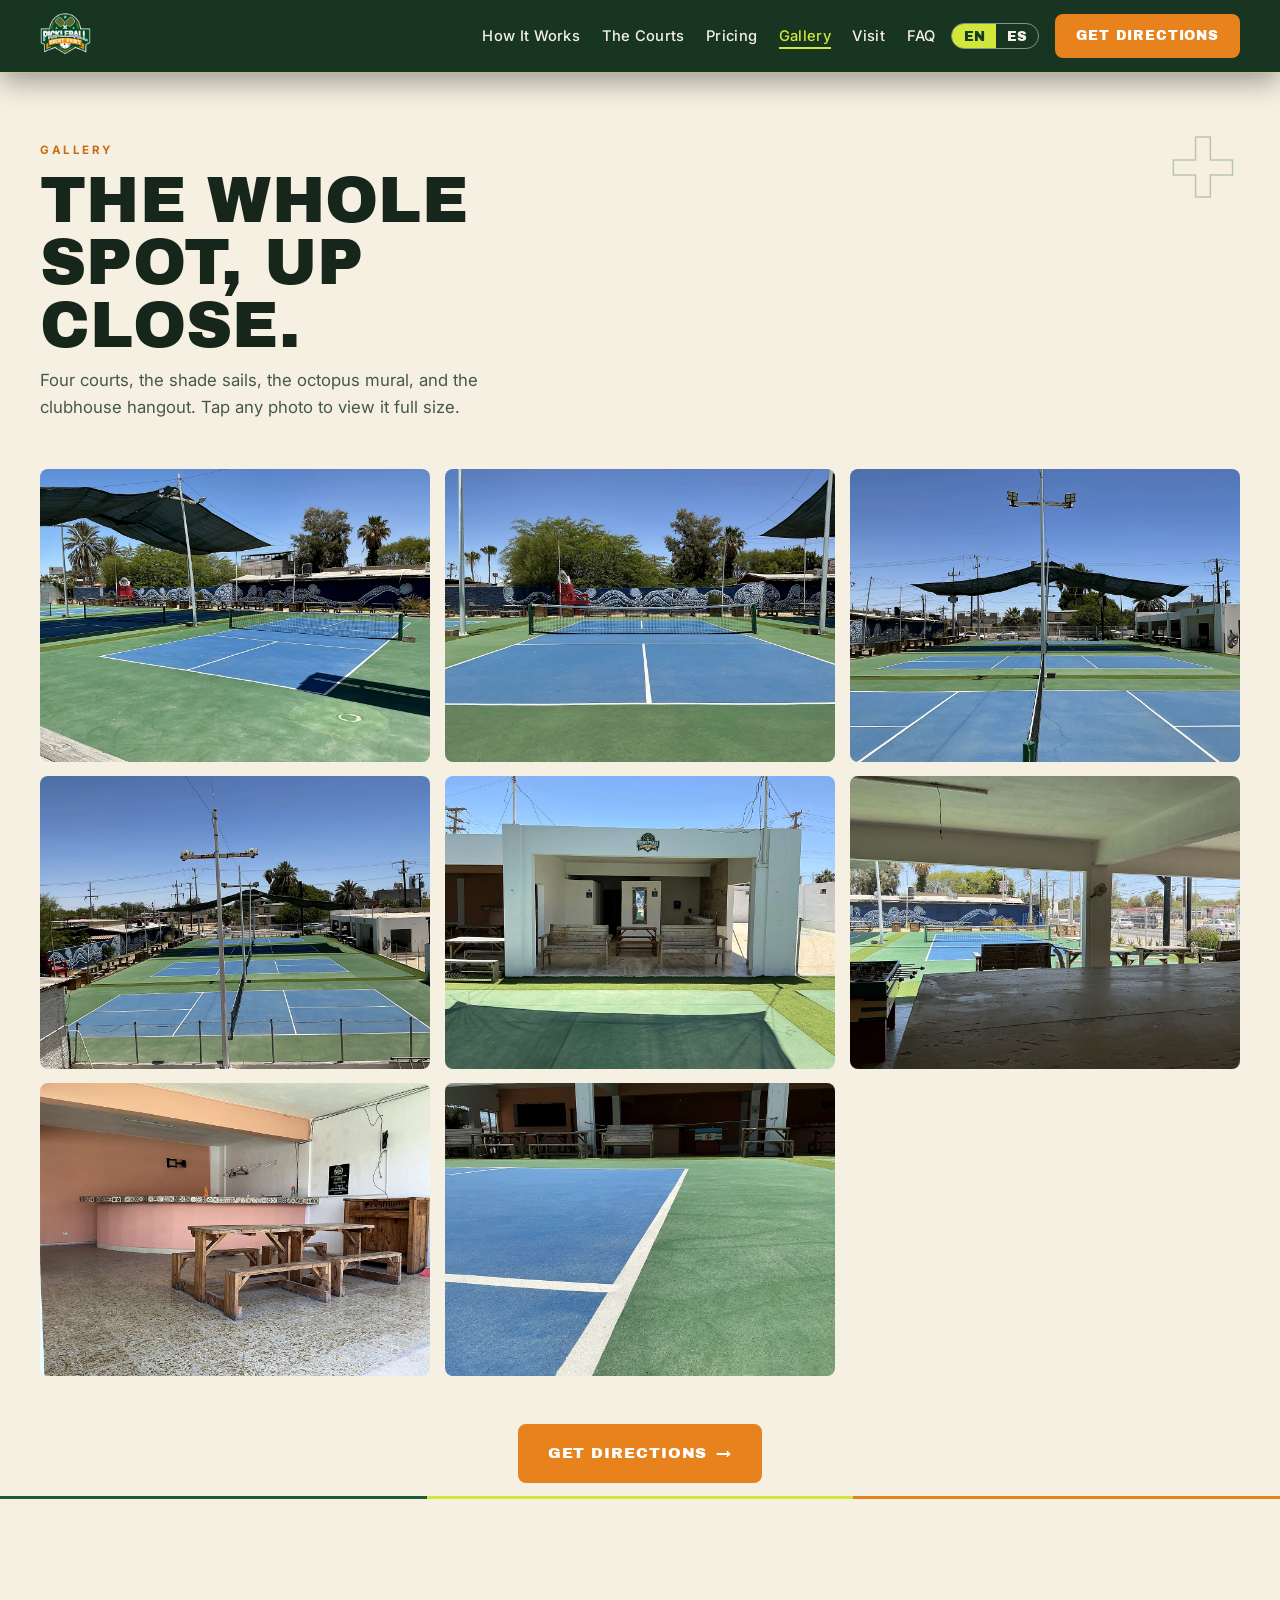
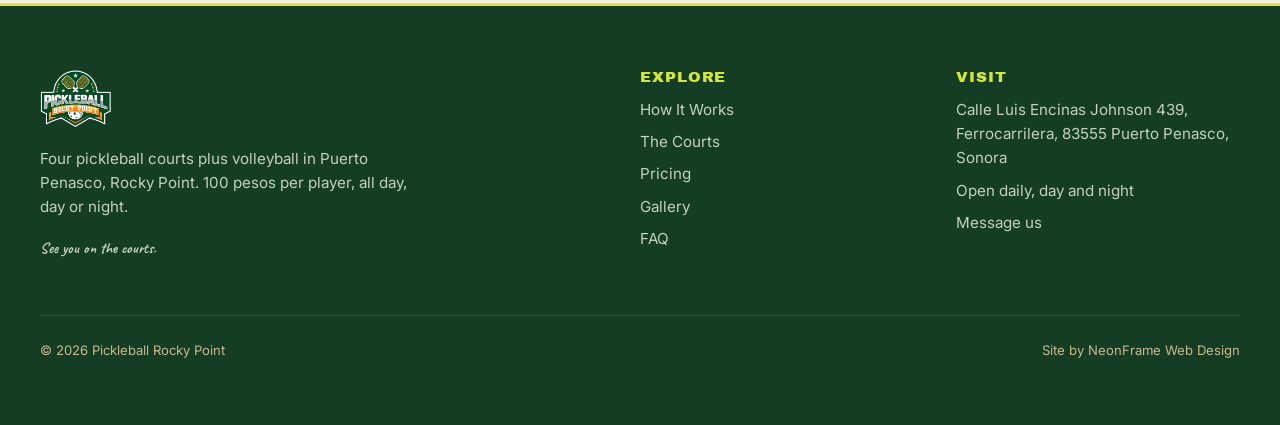
==== commit 6eb5a40d: "Price correction: 100 pesos (was 200), all-day pass Owner confirmed the day pass is 100 pesos, not 2" ====
--- a/gallery.html
+++ b/gallery.html
@@ -180,7 +180,7 @@
     <div class="foot__grid">
       <div class="foot__brand">
         <a href="index.html" aria-label="Pickleball Rocky Point, home"><img src="assets/logo.webp" width="560" height="501" loading="lazy" alt="Pickleball Rocky Point logo"></a>
-        <p data-en="Four pickleball courts plus volleyball in Puerto Penasco, Rocky Point. 200 pesos per player, all day, day or night." data-es="Cuatro canchas de pickleball y voleibol en Puerto Peñasco, Rocky Point. 200 pesos por persona, todo el día, de día o de noche.">Four pickleball courts plus volleyball in Puerto Penasco, Rocky Point. 200 pesos per player, all day, day or night.</p>
+        <p data-en="Four pickleball courts plus volleyball in Puerto Penasco, Rocky Point. 100 pesos per player, all day, day or night." data-es="Cuatro canchas de pickleball y voleibol en Puerto Peñasco, Rocky Point. 100 pesos por persona, todo el día, de día o de noche.">Four pickleball courts plus volleyball in Puerto Penasco, Rocky Point. 100 pesos per player, all day, day or night.</p>
         <p class="foot__signoff" data-en="See you on the courts." data-es="Nos vemos en las canchas.">See you on the courts.</p>
       </div>
       <div class="foot__col">
--- a/css/style.css
+++ b/css/style.css
@@ -259,9 +259,12 @@
    Hero
    ========================================================================== */
 .hero {
-  position: relative; min-height: 100svh; display: flex; align-items: flex-end;
+  position: relative; min-height: 100svh; display: flex; align-items: flex-start;
   overflow: hidden; background: var(--green-deep);
-  padding-bottom: clamp(3.5rem, 9vh, 6rem);
+  /* Top-align with nav clearance so the kicker never rides up under the fixed nav logo,
+     even when the hero copy is taller than a short viewport. */
+  padding-top: calc(var(--nav-h) + 1.5rem);
+  padding-bottom: clamp(3rem, 8vh, 5rem);
 }
 /* HERO PHOTO SWAP POINT:
    Currently uses the real wide court shot under the shade sails with the octopus mural.
@@ -302,7 +305,7 @@
 }
 .hero .wrap { position: relative; z-index: 4; }
 @media (min-width: 900px) {
-  .hero { align-items: center; padding-bottom: 0; }
+  .hero { align-items: flex-start; padding-top: calc(var(--nav-h) + clamp(1.5rem, 5vh, 3rem)); padding-bottom: clamp(2.5rem, 7vh, 4.5rem); }
   .hero .wrap { max-width: clamp(460px, 44vw, 600px); margin-left: var(--gutter); margin-right: auto; padding-left: 0; }
   .hero__title { line-height: 1.0; }
 }
